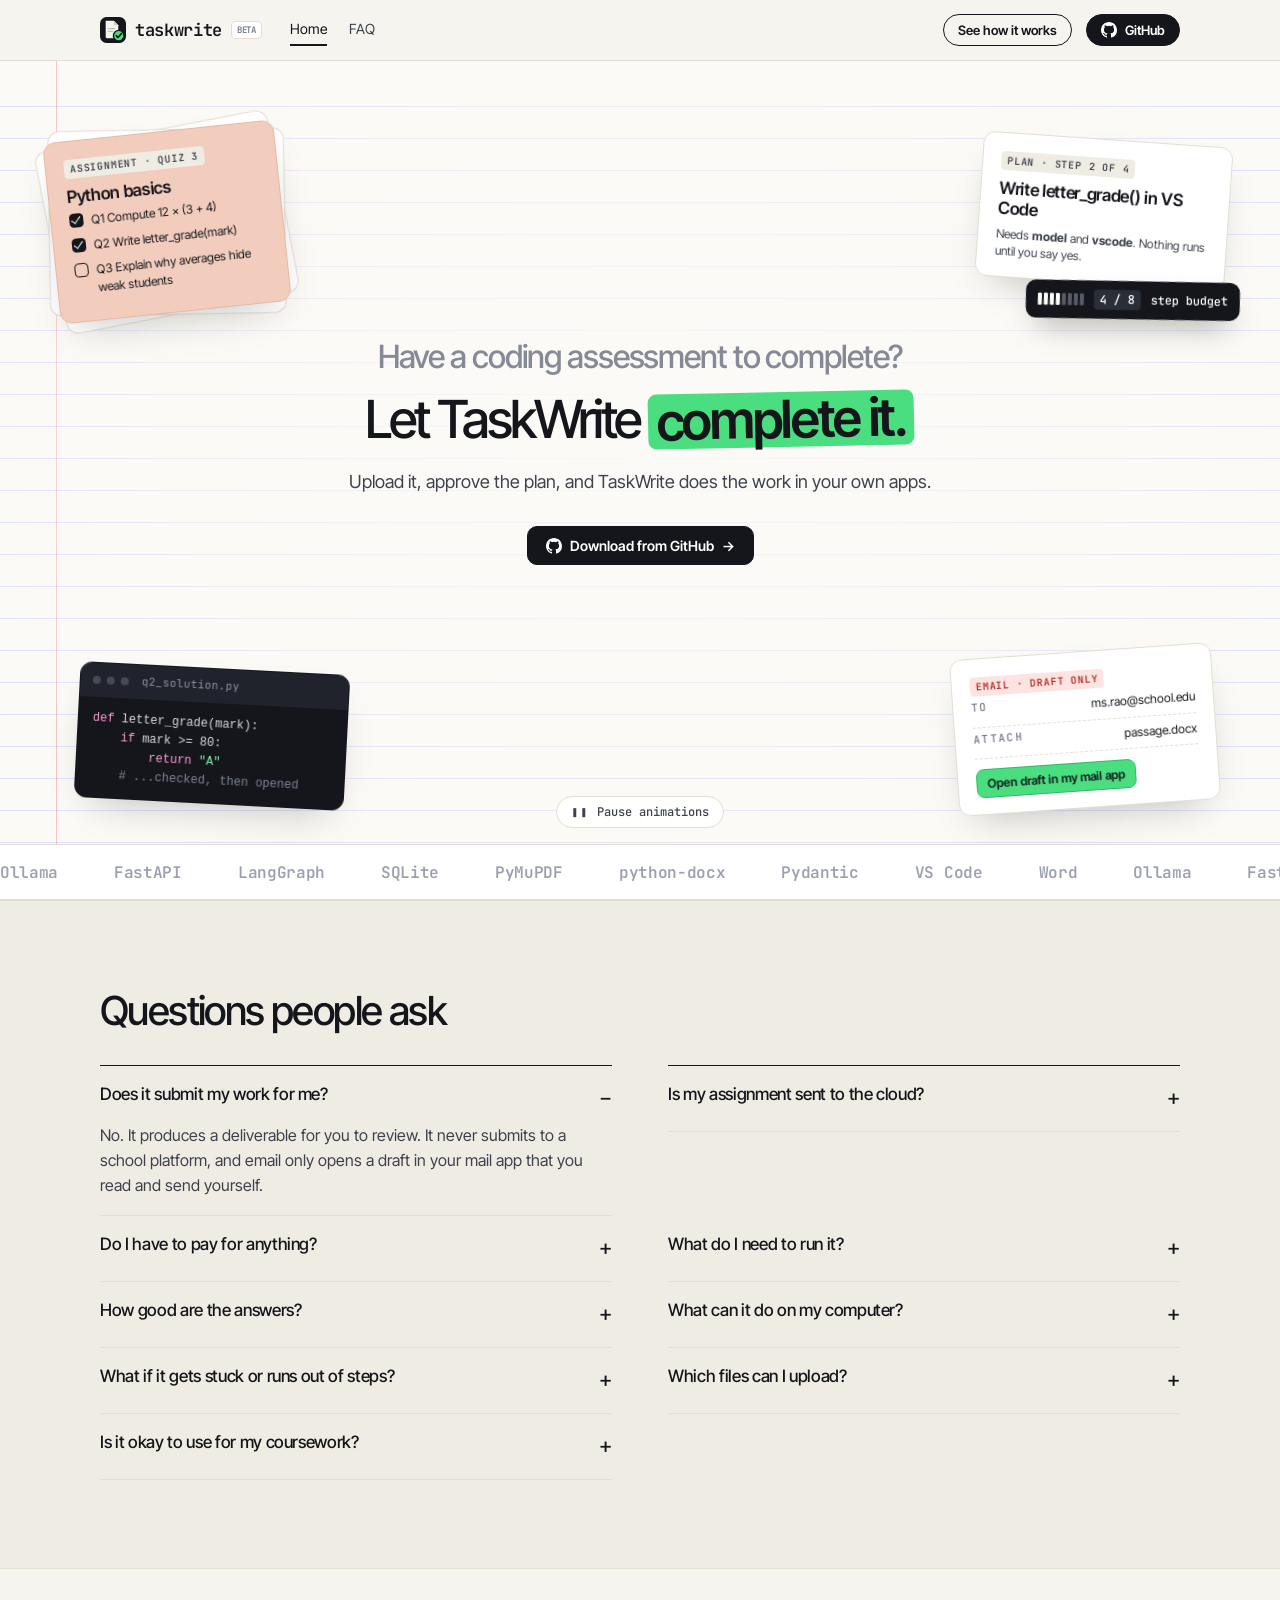
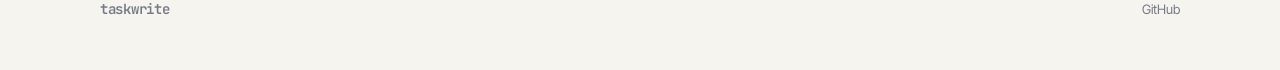
==== site/index.html @ cbeec7ed "Initial commit: TaskWrite Local-first assignment agent: FastAPI backend, five model providers, Docke" ====
<!doctype html>
<html lang="en">
<head>
<meta charset="utf-8">
<meta name="viewport" content="width=device-width, initial-scale=1">
<title>TaskWrite: the assignment agent that asks first</title>
<meta name="description" content="TaskWrite is an open-source, local-first agent that completes assignments in your own apps (VS Code, Word, email drafts) and asks your approval at every step.">
<link rel="preconnect" href="https://fonts.googleapis.com">
<link rel="preconnect" href="https://fonts.gstatic.com" crossorigin>
<link href="https://fonts.googleapis.com/css2?family=Inter+Tight:wght@400;500;600&family=JetBrains+Mono:wght@400;500;600&display=swap" rel="stylesheet">
<link rel="stylesheet" href="style.css?v=63">
<link rel="icon" href="favicon.svg" type="image/svg+xml">
</head>
<body>

<header class="nav">
  <div class="wrap">
    <a class="logo" href="index.html" aria-label="TaskWrite home">
      <svg viewBox="0 0 64 64" aria-hidden="true"><rect width="64" height="64" rx="16" fill="#14161b"/><path d="M14 9 H34 L45 20 V49 Q45 52 42 52 H17 Q14 52 14 49 Z" fill="#f6f4ee"/><path d="M34 9 V20 H45 Z" fill="#cfcbbd"/><rect x="19" y="27" width="19" height="3" rx="1.5" fill="#c4c0b2"/><rect x="19" y="34" width="13" height="3" rx="1.5" fill="#c4c0b2"/><circle cx="46" cy="46" r="13" fill="#4ade80" stroke="#14161b" stroke-width="3.5"/><path d="M39.8 46 L44.2 50.4 L52.6 40.8" fill="none" stroke="#14161b" stroke-width="4.2" stroke-linecap="round" stroke-linejoin="round"/></svg>
      taskwrite <small>BETA</small>
    </a>
    <nav class="links" aria-label="Main">
      <a class="active" href="index.html">Home</a>
      <a href="index.html#faq">FAQ</a>
    </nav>
    <span class="spacer"></span>
    <a class="btn outline sm" href="how-it-works.html">See how it works</a>
    <a class="btn sm github-link" href="https://github.com/YOUR-USERNAME/TaskWrite" aria-label="TaskWrite on GitHub">
      <svg viewBox="0 0 16 16" fill="currentColor" aria-hidden="true"><path d="M8 0C3.58 0 0 3.58 0 8c0 3.54 2.29 6.53 5.47 7.59.4.07.55-.17.55-.38 0-.19-.01-.82-.01-1.49-2.01.37-2.53-.49-2.69-.94-.09-.23-.48-.94-.82-1.13-.28-.15-.68-.52-.01-.53.63-.01 1.08.58 1.23.82.72 1.21 1.87.87 2.33.66.07-.52.28-.87.51-1.07-1.78-.2-3.64-.89-3.64-3.95 0-.87.31-1.59.82-2.15-.08-.2-.36-1.02.08-2.12 0 0 .67-.21 2.2.82a7.6 7.6 0 0 1 4 0c1.53-1.04 2.2-.82 2.2-.82.44 1.1.16 1.92.08 2.12.51.56.82 1.27.82 2.15 0 3.07-1.87 3.75-3.65 3.95.29.25.54.73.54 1.48 0 1.07-.01 1.93-.01 2.2 0 .21.15.46.55.38A8.01 8.01 0 0 0 16 8c0-4.42-3.58-8-8-8z"/></svg>
      GitHub
    </a>
  </div>
</header>

<main>
<section class="hero hero-tpl">
  <div class="float f-assign" data-depth="16" aria-hidden="true">
    <div class="face">
      <span class="tag">ASSIGNMENT · QUIZ 3</span>
      <h4>Python basics</h4>
      <div class="check"><i class="on"></i>Q1 Compute 12 × (3 + 4)</div>
      <div class="check"><i class="on"></i>Q2 Write letter_grade(mark)</div>
      <div class="check"><i></i>Q3 Explain why averages hide weak students</div>
    </div>
  </div>
  <div class="float f-plan" data-depth="22" aria-hidden="true">
    <span class="tag">PLAN · STEP 2 OF 4</span>
    <h4>Write letter_grade() in VS Code</h4>
    <p>Needs <b>model</b> and <b>vscode</b>. Nothing runs until you say yes.</p>
    <div class="meter"><span class="bars"><i></i><i></i><i></i><i></i><i class="off"></i><i class="off"></i><i class="off"></i><i class="off"></i></span><em>4 / 8</em> step budget</div>
  </div>
  <div class="float f-code" data-depth="26" aria-hidden="true">
    <div class="bar"><s></s><s></s><s></s>&nbsp;q2_solution.py</div>
<pre><span class="k">def</span> letter_grade(mark):
    <span class="k">if</span> mark &gt;= 80:
        <span class="k">return</span> <span class="s">"A"</span>
    <span class="c"># ...checked, then opened</span></pre>
  </div>
  <div class="float f-mail" data-depth="18" aria-hidden="true">
    <span class="tag red">EMAIL · DRAFT ONLY</span>
    <div class="row"><span class="label">To</span><span>ms.rao@school.edu</span></div>
    <div class="row"><span class="label">Attach</span><span>passage.docx</span></div>
    <span class="go">Open draft in my mail app</span>
  </div>

  <div class="float f-tools" data-depth="12" aria-hidden="true"><span class="tag">TOOLS · YOU DECIDE</span><div class="trow"><span>model</span><i class="tg on"></i></div><div class="trow"><span>vscode</span><i class="tg on"></i></div><div class="trow"><span>code_runner</span><i class="tg on"></i></div></div>
  <div class="float f-ask" data-depth="20" aria-hidden="true"><span class="tag">ASKS YOU, NEVER GUESSES</span><p>Which function should I write first?</p><span class="fakein">is_palindrome</span></div>
  <div class="float f-chip f-chip1" data-depth="10" aria-hidden="true"><i class="ck"></i>code ran without errors</div>
  <div class="float f-chip f-chip2" data-depth="14" aria-hidden="true"><i class="ck"></i>saved q2_solution.py, asked VS Code to open it</div>

  <div class="center">
    <h1 class="display">
      <span class="q" id="ask" aria-live="polite">Have a coding assessment to complete?</span>
      <span class="a">Let TaskWrite <span class="dots">complete it.</span>
    </h1>
    <ul class="sr-only"><li>Have a coding assessment to complete?</li><li>Have an essay to write?</li><li>Have an email to send?</li></ul>
    <p class="lede">Upload it, approve the plan, and TaskWrite does the work in your own apps.</p>
    <div class="cta">
      <a class="btn github-link" href="https://github.com/YOUR-USERNAME/TaskWrite">
        <svg viewBox="0 0 16 16" fill="currentColor" aria-hidden="true"><path d="M8 0C3.58 0 0 3.58 0 8c0 3.54 2.29 6.53 5.47 7.59.4.07.55-.17.55-.38 0-.19-.01-.82-.01-1.49-2.01.37-2.53-.49-2.69-.94-.09-.23-.48-.94-.82-1.13-.28-.15-.68-.52-.01-.53.63-.01 1.08.58 1.23.82.72 1.21 1.87.87 2.33.66.07-.52.28-.87.51-1.07-1.78-.2-3.64-.89-3.64-3.95 0-.87.31-1.59.82-2.15-.08-.2-.36-1.02.08-2.12 0 0 .67-.21 2.2.82a7.6 7.6 0 0 1 4 0c1.53-1.04 2.2-.82 2.2-.82.44 1.1.16 1.92.08 2.12.51.56.82 1.27.82 2.15 0 3.07-1.87 3.75-3.65 3.95.29.25.54.73.54 1.48 0 1.07-.01 1.93-.01 2.2 0 .21.15.46.55.38A8.01 8.01 0 0 0 16 8c0-4.42-3.58-8-8-8z"/></svg>
        Download from GitHub <span aria-hidden="true">→</span></a>
    </div>
  </div>
  <button class="motion-toggle" id="motionToggle" type="button" aria-pressed="false"><span class="mi" aria-hidden="true">❚❚</span><span class="ml">Pause animations</span></button>
</section>

<div class="strip">
  <div class="marquee" aria-hidden="true"><div class="grp"><span>Ollama</span><span>FastAPI</span><span>LangGraph</span><span>SQLite</span><span>PyMuPDF</span><span>python-docx</span><span>Pydantic</span><span>VS Code</span><span>Word</span><span>Ollama</span><span>FastAPI</span><span>LangGraph</span><span>SQLite</span><span>PyMuPDF</span><span>python-docx</span><span>Pydantic</span><span>VS Code</span><span>Word</span><span>Ollama</span><span>FastAPI</span><span>LangGraph</span><span>SQLite</span><span>PyMuPDF</span><span>python-docx</span><span>Pydantic</span><span>VS Code</span><span>Word</span></div><div class="grp"><span>Ollama</span><span>FastAPI</span><span>LangGraph</span><span>SQLite</span><span>PyMuPDF</span><span>python-docx</span><span>Pydantic</span><span>VS Code</span><span>Word</span><span>Ollama</span><span>FastAPI</span><span>LangGraph</span><span>SQLite</span><span>PyMuPDF</span><span>python-docx</span><span>Pydantic</span><span>VS Code</span><span>Word</span><span>Ollama</span><span>FastAPI</span><span>LangGraph</span><span>SQLite</span><span>PyMuPDF</span><span>python-docx</span><span>Pydantic</span><span>VS Code</span><span>Word</span></div></div>
  <ul class="sr-only"><li>Ollama</li><li>FastAPI</li><li>LangGraph</li><li>SQLite</li><li>PyMuPDF</li><li>python-docx</li><li>Pydantic</li><li>VS Code</li><li>Word</li></ul>
</div>

<section class="block alt-band" id="faq">
  <div class="wrap">
    <h2 class="title">Questions people ask</h2>
    <div class="faq-grid">
      <details class="faq" open><summary>Does it submit my work for me?</summary><p>No. It produces a deliverable for you to review. It never submits to a school platform, and email only opens a draft in your mail app that you read and send yourself.</p></details>
      <details class="faq"><summary>Is my assignment sent to the cloud?</summary><p>Not by default. It runs a model on your own computer through Ollama, so the text stays on your machine. Cloud models are optional, need your own API key, and ask for your consent before any text leaves your computer.</p></details>
      <details class="faq"><summary>Do I have to pay for anything?</summary><p>No. Neither TaskWrite nor Ollama costs anything. The only possible cost is a cloud model, and only if you choose to add your own API key later.</p></details>
      <details class="faq"><summary>What do I need to run it?</summary><p>Python 3.12, Ollama with a model installed, and a modern browser. VS Code and Word are optional and only used if you approve them. Speed and answer quality depend on your computer and the model you pick.</p></details>
      <details class="faq"><summary>How good are the answers?</summary><p>That depends on the model. Small local models run on your own computer but make mistakes. TaskWrite checks that every requirement was addressed and labels what it could not verify, so read everything before you use it.</p></details>
      <details class="faq"><summary>What can it do on my computer?</summary><p>Only what you approve for that assignment: the model, a calculator, a Python runner, VS Code, Word and an email draft. The Python runner uses a separate process with a timeout, but it is not a hardened sandbox, so approve it only for code you are happy to run.</p></details>
      <details class="faq"><summary>What if it gets stuck or runs out of steps?</summary><p>If it needs something only you know, such as your topic or data, it pauses and asks. Every model call and retry counts against a fixed step budget (8 by default). At the cap it stops, saves its progress and shows what is left, and you choose whether to continue.</p></details>
      <details class="faq"><summary>Which files can I upload?</summary><p>PDF, DOCX and TXT. Scanned or image-only files need OCR, which isn't supported yet. Text in an uploaded file is treated as data: lines that look like instructions aimed at an AI are flagged and kept away from the model.</p></details>
      <details class="faq"><summary>Is it okay to use for my coursework?</summary><p>That depends on your school's rules, and you are responsible for following them. TaskWrite is a drafting and learning aid. Check what your course allows, and understand and review everything before you hand it in.</p></details>
    </div>
  </div>
</section>
</main>

<footer><div class="wrap"><span class="logo" style="font-size:14px">taskwrite</span><span class="spacer"></span><a class="github-link" href="https://github.com/YOUR-USERNAME/TaskWrite">GitHub</a></div></footer>

<script src="site.js?v=63"></script>
</body>
</html>
---- site/style.css ----
/* TaskWrite site: light "paper" theme */
:root {
  --paper: #f6f4ee; --paper-2: #efece3; --card: #ffffff; --ink: #14161b; --ink-2: #3d424d; --muted: #737987;
  --line: #e2ded2; --mark: #4ade80; --blue: #2b4cff; --peach: #f2cdbd; --mint: #cfe3d2; --butter: #f3e3a1; --lilac: #d9d3f3;
  --ok: #1d7a4a; --bad: #b3261e; --radius: 14px;
  --sans: "Inter Tight", "Inter", system-ui, -apple-system, "Segoe UI", sans-serif;
  --mono: "JetBrains Mono", ui-monospace, "SFMono-Regular", Menlo, Consolas, monospace;
  --dots: "Doto", "JetBrains Mono", ui-monospace, monospace;
}
* { box-sizing: border-box; }
section[id] { scroll-margin-top: 72px; }
body { margin: 0; background: var(--paper); color: var(--ink); font: 16px/1.55 var(--sans); -webkit-font-smoothing: antialiased; }
a { color: inherit; text-decoration: none; }
img, svg { max-width: 100%; }
.wrap { max-width: 1120px; margin: 0 auto; padding: 0 20px; }
.mono { font-family: var(--mono); }
.label { font: 500 11px/1 var(--mono); letter-spacing: .12em; text-transform: uppercase; color: var(--muted); }

/* nav */
header.nav { position: sticky; top: 0; z-index: 20; background: rgba(246, 244, 238, .86); backdrop-filter: blur(10px); border-bottom: 1px solid var(--line); }
.nav .wrap { display: flex; align-items: center; gap: 28px; height: 60px; }
.logo { display: flex; align-items: center; gap: 9px; font: 600 17px var(--mono); letter-spacing: -.02em; }
.logo svg { width: 26px; height: 26px; }
.logo small { font: 600 9px var(--mono); border: 1px solid var(--line); border-radius: 4px; padding: 2px 5px; color: var(--muted); background: #fff; }
.links { display: flex; gap: 22px; font-size: 14px; color: var(--ink-2); }
.links a { padding: 4px 0; border-bottom: 2px solid transparent; white-space: nowrap; }
.links a:hover, .links a.active { color: var(--ink); border-color: var(--ink); }
.spacer { flex: 1; }
.btn { display: inline-flex; align-items: center; gap: 8px; font: 600 14px var(--sans); padding: 10px 18px; border-radius: 10px; border: 1px solid var(--ink); background: var(--ink); color: #fff; cursor: pointer; white-space: nowrap; transition: transform .15s, box-shadow .15s; }
.btn:hover { transform: translateY(-1px); box-shadow: 0 6px 18px rgba(20, 22, 27, .18); }
.btn.sm { padding: 7px 14px; font-size: 13px; border-radius: 999px; }
.btn.outline { background: transparent; color: var(--ink); border-color: var(--ink); } .btn.outline:hover { background: var(--ink); color: #fff; } .btn.outline.current { background: #fff; }
.nav .btn.sm + .btn.sm { margin-left: -14px; }
.btn svg { width: 16px; height: 16px; }

/* hero */
.hero { position: relative; overflow: hidden; padding: 84px 0 96px; min-height: 700px; text-align: center;
  background: radial-gradient(800px 380px at 50% 0%, #fff 0%, transparent 70%), linear-gradient(var(--paper), var(--paper-2)); }
.hero::before { content: ""; position: absolute; inset: 0; background-image: linear-gradient(var(--line) 1px, transparent 1px), linear-gradient(90deg, var(--line) 1px, transparent 1px);
  background-size: 56px 56px; opacity: .35; mask-image: radial-gradient(ellipse at center, #000 20%, transparent 75%); }
.hero .center { position: relative; z-index: 2; max-width: 800px; margin: 0 auto; padding: 0 20px; }
.pill { display: inline-flex; align-items: center; gap: 8px; max-width: 100%; text-align: left; background: #fff; border: 1px solid var(--line); border-radius: 999px; padding: 5px 12px 5px 6px; font-size: 13px; margin-bottom: 26px; }
.pill b { white-space: nowrap; background: var(--blue); color: #fff; font: 600 10px var(--mono); letter-spacing: .08em; padding: 3px 7px; border-radius: 999px; }
h1.display { font: 500 clamp(34px, 5.6vw, 68px)/1.08 var(--sans); letter-spacing: -.045em; margin: 0 0 22px; }
h1.display .line { display: block; white-space: nowrap; }
h1.display .swap { display: inline-flex; align-items: center; gap: 10px; background: var(--mark); padding: 0 .22em; border-radius: .18em; transform: rotate(-1.2deg); min-width: 2.6em; justify-content: center; }
.swap-text { display: inline-block; transition: opacity .25s, transform .25s; }
.swap-text.out { opacity: 0; transform: translateY(.3em); }
h1.display .dots { font-family: var(--dots); font-weight: 700; letter-spacing: 0; font-size: .95em; }
.lede { font-size: 18px; color: var(--ink-2); margin: 0 auto 30px; max-width: 540px; }
.cta { display: flex; gap: 10px; justify-content: center; flex-wrap: wrap; }
.facts { margin-top: 22px; display: flex; gap: 18px; justify-content: center; flex-wrap: wrap; font: 500 12px var(--mono); color: var(--muted); }
.facts span::before { content: "✓ "; color: var(--ok); }

/* floating cards */
.float { position: absolute; z-index: 1; background: var(--card); border: 1px solid var(--line); border-radius: 12px; padding: 16px 18px;
  box-shadow: 0 18px 40px -18px rgba(20, 22, 27, .28), 0 2px 0 rgba(255,255,255,.8) inset; text-align: left; font-size: 13px; }
.float h4 { margin: 8px 0 6px; font: 600 17px/1.2 var(--sans); letter-spacing: -.02em; }
.float p { margin: 0; color: var(--ink-2); font-size: 12px; line-height: 1.45; }
.f-assign { left: 4%; top: 70px; width: 232px; transform: rotate(-6deg); background: transparent; border: 0; box-shadow: none; padding: 0; }
.f-assign .face { position: relative; background: var(--peach); border: 1px solid #e3b9a6; border-radius: 12px; padding: 16px 18px; box-shadow: 0 18px 40px -18px rgba(20,22,27,.28); }
.f-assign::before, .f-assign::after { content: ""; position: absolute; inset: 0; background: #fff; border: 1px solid var(--line); border-radius: 12px; z-index: -1; }
.f-assign::before { transform: rotate(-5deg) scale(1.02); }
.f-assign::after { transform: rotate(5deg) scale(1.02); }
.check { display: flex; gap: 8px; align-items: flex-start; margin: 6px 0; font-size: 12px; }
.check i { flex: none; width: 14px; height: 14px; border: 1.5px solid var(--ink); border-radius: 4px; margin-top: 1px; position: relative; }
.check i.on { background: var(--ink); }
.check i.on::after { content: ""; position: absolute; left: 3px; top: 0; width: 4px; height: 8px; border: solid #fff; border-width: 0 1.6px 1.6px 0; transform: rotate(40deg); }
.f-plan { right: 4%; top: 78px; width: 250px; transform: rotate(4deg); }
.meter { display: inline-flex; align-items: center; gap: 10px; background: var(--ink); color: #fff; border-radius: 10px; padding: 9px 12px; font: 500 12px var(--mono);
  position: absolute; right: -18px; bottom: -34px; transform: rotate(-3deg); box-shadow: 0 14px 30px -12px rgba(0,0,0,.5); }
.meter .bars { display: inline-flex; gap: 2px; } .meter .bars i { width: 4px; height: 12px; background: #fff; border-radius: 1px; } .meter .bars i.off { background: #565b66; }
.meter em { font-style: normal; background: #2a2e37; border-radius: 4px; padding: 2px 6px; }
.f-code { left: 6%; bottom: 40px; width: 270px; transform: rotate(3deg); background: #14161b; color: #d7dae2; border-color: #14161b; font: 12px/1.6 var(--mono); padding: 0; overflow: hidden; }
.f-code .bar { background: #20232b; padding: 8px 12px; display: flex; gap: 6px; align-items: center; color: #8d93a3; font-size: 11px; }
.f-code .bar s { width: 8px; height: 8px; border-radius: 50%; background: #454a57; text-decoration: none; }
.f-code pre { margin: 0; padding: 12px 14px; white-space: pre; overflow: hidden; }
.k { color: #ff9ad5; } .s { color: #86efac; } .c { color: #7b8294; }
.f-mail { right: 5%; bottom: 36px; width: 262px; transform: rotate(-4deg); }
.f-mail .row { display: flex; justify-content: space-between; gap: 8px; border-bottom: 1px dashed var(--line); padding: 6px 0; font-size: 12px; }
.f-mail .go { margin-top: 10px; display: inline-block; background: var(--mark); border: 1px solid #2fb866; border-radius: 8px; padding: 6px 10px; font: 600 12px var(--sans); }
.tag { display: inline-block; font: 600 10px var(--mono); letter-spacing: .08em; background: var(--paper-2); border-radius: 4px; padding: 3px 6px; color: var(--ink-2); }
.tag.red { background: #fde4e1; color: var(--bad); }

/* sections */
section.block { padding: 88px 0; }
h2.title { font: 500 clamp(28px, 3.6vw, 40px)/1.1 var(--sans); letter-spacing: -.04em; margin: 0 0 32px; max-width: 760px; }
.folders { display: grid; grid-template-columns: repeat(3, 1fr); gap: 20px; }
.folder { position: relative; border-radius: 14px; padding: 22px 22px 24px; min-height: 400px; display: flex; flex-direction: column; transition: transform .2s; }
.folder:hover { transform: translateY(-4px); }
.folder::before { content: ""; position: absolute; right: 18px; top: -10px; width: 90px; height: 16px; background: inherit; border-radius: 8px 8px 0 0; }
.folder.peach { background: var(--peach); } .folder.mint { background: var(--mint); } .folder.butter { background: var(--butter); }
.folder .art { flex: 1; background: rgba(255,255,255,.55); border: 1px solid rgba(20,22,27,.12); border-radius: 10px; margin-bottom: 20px; padding: 16px; display: flex; align-items: center; justify-content: center; font: 600 22px/1.15 var(--sans); letter-spacing: -.03em; text-align: center; }
.folder .art .dots { font-family: var(--dots); font-size: 34px; }
.folder h3 { margin: 0 0 8px; font: 600 20px var(--sans); letter-spacing: -.025em; }
.folder ul { list-style: none; margin: 0; padding: 0; font-size: 14px; color: var(--ink-2); }
.folder li { margin: 4px 0; } .folder li::before { content: "+ "; font-family: var(--mono); }
.folder .more { margin-top: 14px; font: 600 12px var(--mono); letter-spacing: .08em; text-transform: uppercase; }
.grid3 { display: grid; grid-template-columns: repeat(4, 1fr); gap: 14px; }
.cell { background: #fff; border: 1px solid var(--line); border-radius: var(--radius); padding: 20px; transition: transform .2s, border-color .2s; }
.cell:hover { transform: translateY(-3px); border-color: var(--ink); }
.cell .num { font: 500 11px var(--mono); color: var(--muted); }
.cell h3 { margin: 22px 0 6px; font: 600 18px var(--sans); letter-spacing: -.02em; }
.cell p { margin: 0; font-size: 14px; color: var(--ink-2); }
details.faq { border-bottom: 1px solid var(--line); padding: 18px 0; }
details.faq summary { cursor: pointer; font: 500 18px var(--sans); letter-spacing: -.02em; list-style: none; display: flex; justify-content: space-between; gap: 16px; }
details.faq summary::after { content: "+"; font: 400 22px var(--mono); }
details.faq[open] summary::after { content: "–"; }
details.faq p { color: var(--ink-2); max-width: 720px; margin: 10px 0 0; }
.final { text-align: center; padding: 72px 0 88px; }
footer { border-top: 1px solid var(--line); padding: 30px 0 50px; font-size: 13px; color: var(--muted); }
footer .wrap { display: flex; gap: 24px; flex-wrap: wrap; align-items: center; }

/* how it works */
.page-hero { padding: 80px 0 40px; text-align: center; background: linear-gradient(var(--paper), var(--paper-2)); border-bottom: 1px solid var(--line); }
.page-hero h1 { font: 500 clamp(36px, 5.4vw, 64px)/1.04 var(--sans); letter-spacing: -.045em; margin: 14px auto 16px; max-width: 800px; }
.page-hero p { max-width: 600px; margin: 0 auto; color: var(--ink-2); font-size: 18px; }
.stepper { display: grid; grid-template-columns: 340px 1fr; gap: 28px; align-items: start; }
.steps { display: flex; flex-direction: column; gap: 6px; position: sticky; top: 80px; }
.step-btn { text-align: left; border: 1px solid var(--line); background: #fff; border-radius: 12px; padding: 12px 14px; cursor: pointer; display: flex; gap: 12px; align-items: center; font: 500 15px var(--sans); color: var(--ink); transition: border-color .15s, background .15s; }
.step-btn span { font: 600 11px var(--mono); color: var(--muted); width: 22px; }
.step-btn small { display: block; font: 400 12px var(--sans); color: var(--muted); }
.step-btn:hover { border-color: var(--ink); }
.step-btn.on { background: var(--ink); color: #fff; border-color: var(--ink); } .step-btn.on span, .step-btn.on small { color: #aab0be; }
.screen { background: #fff; border: 1px solid var(--line); border-radius: 18px; padding: 28px; min-height: 340px; box-shadow: 0 30px 60px -40px rgba(20,22,27,.4); }
.screen h3 { font: 600 26px var(--sans); letter-spacing: -.035em; margin: 8px 0 8px; }
.screen > p { color: var(--ink-2); margin: 0 0 22px; max-width: 560px; }
.mock { background: var(--paper); border: 1px solid var(--line); border-radius: 12px; padding: 16px; font-size: 13px; }
.mock .row { display: flex; gap: 10px; justify-content: space-between; align-items: center; padding: 9px 0; border-bottom: 1px dashed var(--line); }
.mock .row:last-child { border-bottom: 0; }
.mock code, .code { font: 12px var(--mono); background: #fff; border: 1px solid var(--line); border-radius: 6px; padding: 2px 6px; }
.tog { width: 34px; height: 20px; border-radius: 99px; background: #cfd2da; position: relative; flex: none; } .tog::after { content: ""; position: absolute; width: 16px; height: 16px; border-radius: 50%; background: #fff; left: 2px; top: 2px; }
.tog.on { background: var(--ink); } .tog.on::after { left: 16px; }
.st { font: 600 10px var(--mono); letter-spacing: .06em; padding: 3px 7px; border-radius: 4px; text-transform: uppercase; white-space: nowrap; }
.st.met { background: #d8f1e2; color: var(--ok); } .st.addr { background: #e5ecff; color: var(--blue); } .st.bad { background: #fde4e1; color: var(--bad); } .st.un { background: #f3e3a1; color: #7a5a00; }
.budget { display: flex; gap: 4px; margin: 8px 0; } .budget i { flex: 1; height: 10px; border-radius: 3px; background: #dcd8cb; } .budget i.on { background: var(--ink); }
.flow svg { width: 100%; height: auto; } .flow text { font: 500 13px var(--mono); fill: var(--ink); } .flow .n { fill: #fff; stroke: var(--ink); stroke-width: 1.5; }
.flow .hl { fill: var(--mark); stroke: var(--ink); stroke-width: 1.5; } .flow .ar { fill: none; stroke: var(--ink); stroke-width: 1.5; marker-end: url(#ah); } .flow .loop { stroke-dasharray: 5 4; }
.two { display: grid; grid-template-columns: 1fr 1fr; gap: 20px; }
.chat { background: #fff; border: 1px solid var(--line); border-radius: 14px; padding: 20px; display: flex; flex-direction: column; gap: 10px; }
.bubble { padding: 10px 14px; border-radius: 12px; max-width: 86%; font-size: 14px; } .bubble.a { background: var(--paper-2); align-self: flex-start; } .bubble.u { background: var(--ink); color: #fff; align-self: flex-end; }

@media (max-width: 1020px) {
  .float { display: none; }
  .hero { min-height: 0; padding: 56px 0 64px; }
  .folders, .two { grid-template-columns: 1fr; }
  .grid3 { grid-template-columns: repeat(2, 1fr); }
  .stepper { grid-template-columns: 1fr; } .steps { position: static; flex-direction: row; overflow-x: auto; padding-bottom: 6px; } .step-btn { flex: none; }
}
@media (max-width: 900px) { .links { display: none; } }
@media (max-width: 480px) { .logo small { display: none; } .nav .wrap { gap: 8px; } .nav .btn.sm { padding: 7px 11px; font-size: 12px; } .nav .btn.sm svg { display: none; } .logo { font-size: 15px; } }
@media (max-width: 720px) {
  .nav .wrap { gap: 12px; }
  .grid3 { grid-template-columns: 1fr; } section.block { padding: 60px 0; }
  .folder { min-height: 0; } .folder .art { min-height: 150px; }
}
@media (max-width: 560px) { h1.display .line { white-space: normal; } }
@media (prefers-reduced-motion: reduce) { .btn, .cell, .folder { transition: none; } }

/* hub diagram */
.hub { position: relative; background: #1d1f1d; border-radius: 22px; padding: 28px 20px 26px; overflow-x: auto;
  background-image: radial-gradient(rgba(255,255,255,.09) 1px, transparent 1.2px); background-size: 28px 28px; }
.hub svg { display: block; min-width: 560px; width: 100%; height: auto; }
.hub .node { fill: #121412; stroke: #44463f; stroke-width: 3; }
.hub text { font: 700 24px var(--mono); letter-spacing: .02em; fill: #f6f4ee; }
.hub .core { fill: #2f62f0; } .hub .core-t { fill: #fff; font-size: 27px; }
.hub .wire { fill: none; stroke: #2f62f0; stroke-width: 3; stroke-dasharray: 3 9; stroke-linecap: round; }
.hub .wire.in { animation: flow-in 1.4s linear infinite; } .hub .wire.out { animation: flow-out 1.4s linear infinite; }
@keyframes flow-in { to { stroke-dashoffset: -24; } } @keyframes flow-out { to { stroke-dashoffset: -24; } }
.hub-cap { position: sticky; left: 14px; width: max-content; margin-top: 10px; font: 400 34px/1 "Anton", "Impact", var(--sans); letter-spacing: .01em; color: #f6f4ee; text-transform: uppercase; }
@media (max-width: 720px) { .hub-cap { font-size: 24px; } }
@media (prefers-reduced-motion: reduce) { .hub .wire { animation: none; } }
@media (max-width: 560px) { .hub { padding: 20px 8px 18px; } .hub svg { min-width: 470px; } }

.hub text.sub { font: 500 12.5px var(--mono); fill: #9a9d93; letter-spacing: 0; }

/* graph diagram node kinds */
.hub .node.plain { fill: #121412; stroke: #44463f; }
.hub .node.agent { fill: #2f62f0; stroke: #2f62f0; } .hub text.agent { fill: #fff; }
.hub .node.you { fill: #121412; stroke: #ffcf5c; } .hub text.you { fill: #ffcf5c; }
.hub .node.dim { fill: #121412; stroke: #44463f; stroke-dasharray: 6 6; } .hub text.dim { fill: #9a9d93; }
.hub text.plain { fill: #f6f4ee; }
.hub text { font-size: 19px; }
.hub text.lbl { font: 500 14px var(--mono); fill: #9a9d93; letter-spacing: 0; }
.hub .wire { animation: flow-in 1.4s linear infinite; }
.hub .wire.slow { stroke: #6f726a; animation: none; marker-end: none; }
@media (max-width: 560px) { .hub svg { min-width: 700px; } }

/* terminal-style run (See how it works) */
.term { background: #121412; border: 1px solid #2a2d29; border-radius: 18px; overflow: hidden; box-shadow: 0 40px 70px -45px rgba(20,22,27,.7); max-width: 940px; margin: 0 auto; }
.term-bar { display: flex; align-items: center; gap: 12px; padding: 10px 14px; background: #1a1c1a; border-bottom: 1px solid #2a2d29; flex-wrap: wrap; }
.term-dots { display: inline-flex; gap: 6px; } .term-dots s { width: 10px; height: 10px; border-radius: 50%; background: #3a3d38; text-decoration: none; }
.term-title { font: 500 12px var(--mono); color: #8d9188; margin-right: auto; }
.term-tabs { display: inline-flex; gap: 4px; flex-wrap: wrap; }
.term-tab { font: 500 12px var(--mono); color: #9a9d93; background: transparent; border: 1px solid transparent; border-radius: 8px; padding: 6px 11px; cursor: pointer; transition: color .15s, background .15s; }
.term-tab:hover { color: #fff; } .term-tab.on { background: #2a2d29; color: #fff; border-color: #3a3d38; }
.term-play { font: 500 12px var(--mono); color: #121412; background: #f6f4ee; border: 0; border-radius: 8px; padding: 6px 12px; cursor: pointer; }
.term-body { font: 14px/1.85 var(--mono); color: #d7dad2; padding: 24px 26px 28px; min-height: 340px; }
.ln { white-space: pre-wrap; word-break: break-word; }
.ln.cmd { color: #fff; } .ln.ok { color: #8fb0ff; } .ln.you { color: #ffcf5c; } .ln.warn { color: #ff9a7a; } .ln.dim { color: #8d9188; }
.ln.typing::after { content: ""; display: inline-block; width: 8px; height: 1.05em; margin-left: 2px; background: #d7dad2; vertical-align: -2px; animation: blink 1s steps(2) infinite; }
@keyframes blink { 50% { opacity: 0; } }
.term-note { max-width: 940px; margin: 22px auto 0; font-size: 18px; color: var(--ink-2); min-height: 56px; }
.term-key { max-width: 940px; margin: 14px auto 0; display: flex; gap: 18px; flex-wrap: wrap; font: 500 12px var(--mono); }
.k-ok { color: #3b5bdb; } .k-you { color: #a8780a; } .k-warn { color: #c2502e; } .k-dim { color: var(--muted); }
@media (max-width: 720px) { .term-body { font-size: 12.5px; padding: 18px 16px 22px; min-height: 300px; } .term-title { display: none; } .term-bar { gap: 8px; } .term-tab { padding: 5px 8px; } }
@media (prefers-reduced-motion: reduce) { .ln.typing::after { animation: none; } }

/* home: hero terminal + terminal-style app tiles */
.hero.hero-term { min-height: 0; padding: 72px 0 80px; }
.hero-term-wrap { position: relative; z-index: 2; margin-top: 44px; }
.term-hero { max-width: 780px; text-align: left; }
.term-hero .term-body { min-height: 300px; font-size: 13.5px; }
.tt-grid { display: grid; grid-template-columns: repeat(3, 1fr); gap: 18px; }
.tt { background: #121412; border: 1px solid #2a2d29; border-radius: 16px; overflow: hidden; color: #d7dad2; transition: transform .2s; }
.tt:hover { transform: translateY(-4px); }
.tt-bar { display: flex; align-items: center; gap: 12px; padding: 10px 14px; background: #1a1c1a; border-bottom: 1px solid #2a2d29; font: 500 12px var(--mono); color: #8d9188; }
.tt-body { padding: 20px 20px 22px; font: 13px/1.8 var(--mono); }
.tt-body h3 { margin: 0 0 12px; font: 600 20px var(--sans); letter-spacing: -.025em; color: #fff; }
.tt-need { margin-top: 16px; padding-top: 12px; border-top: 1px dashed #2a2d29; font: 500 11px var(--mono); letter-spacing: .08em; text-transform: uppercase; color: #8d9188; }
@media (max-width: 1020px) { .tt-grid { grid-template-columns: 1fr; } }
@media (max-width: 720px) { .term-hero .term-body { font-size: 12px; min-height: 260px; } }
@media (prefers-reduced-motion: reduce) { .tt { transition: none; } }

/* home v3: balanced split hero, light app tiles, two-column FAQ */
.hero-split { padding: 76px 0 84px; background: linear-gradient(var(--paper), var(--paper-2)); border-bottom: 1px solid var(--line); }
.hero-grid { display: grid; grid-template-columns: 1fr 1.08fr; gap: 56px; align-items: center; }
.hero-copy { text-align: left; }
.hero-copy .pill { margin-bottom: 22px; }
.hero-split h1.display { font-size: clamp(36px, 4.6vw, 62px); line-height: 1.06; margin-bottom: 20px; }
.hero-split .lede { margin: 0 0 28px; max-width: 480px; font-size: 17px; }
.hero-split .cta { justify-content: flex-start; }
.hero-split .facts { justify-content: flex-start; margin-top: 20px; }
.hero-split .term-hero { max-width: none; margin: 0; }
.hero-split .term-hero .term-body { height: 330px; min-height: 330px; overflow: hidden; font-size: 13px; line-height: 1.8; padding: 20px 22px; }
.hero-split .term-bar { padding: 11px 14px; }
.tt { background: #fff; border-color: var(--line); color: var(--ink-2); box-shadow: 0 18px 40px -30px rgba(20,22,27,.35); }
.tt-bar { background: var(--paper-2); border-bottom-color: var(--line); color: var(--muted); }
.tt .term-dots s { background: #cfcbbd; }
.tt-body h3 { color: var(--ink); }
.tt .ln.dim { color: #5d626d; } .tt .ln.you { color: #a8780a; }
.tt-need { border-top-color: var(--line); color: var(--muted); }
.alt-band { background: var(--paper-2); border-top: 1px solid var(--line); }
.faq-grid { display: grid; grid-template-columns: 1fr 1fr; gap: 0 56px; align-items: start; }
.faq-grid details.faq { border-bottom: 1px solid var(--line); padding: 18px 0; } .faq-grid details.faq:nth-child(-n+2) { border-top: 1px solid var(--ink); }
.faq-grid details.faq summary { font-size: 17px; }
@media (max-width: 1020px) { .hero-grid, .faq-grid { grid-template-columns: 1fr; gap: 36px; } .faq-grid details.faq:nth-child(2) { border-top: 0; } .hero-split { padding: 52px 0 60px; } }
@media (max-width: 560px) { .hero-split .term-hero .term-body { height: 300px; font-size: 12px; } .hero-split h1.display .line { white-space: normal; } }

/* built-with strip */
.strip { border-block: 1px solid var(--line); background: #fff; overflow: hidden; padding: 20px 0 22px; }
.strip .label { text-align: center; margin-bottom: 14px; }
.marquee { display: flex; gap: 56px; width: max-content; animation: slide 38s linear infinite; font: 600 18px var(--mono); color: #9aa0ad; letter-spacing: -.02em; }
.marquee span { white-space: nowrap; }
@keyframes slide { to { transform: translateX(calc(-50% - 28px)); } }
.sr-only { position: absolute; width: 1px; height: 1px; overflow: hidden; clip: rect(0 0 0 0); white-space: nowrap; margin: 0; padding: 0; list-style: none; }
@media (prefers-reduced-motion: reduce) { .marquee { animation: none; flex-wrap: wrap; width: auto; justify-content: center; padding: 0 20px; } .marquee span:nth-child(n+10) { display: none; } }

.strip { padding: 22px 0; }

/* home v4: one compact top section (hero + app cards + slim strip) */
.hero-split { padding: 60px 0 64px; border-bottom: 0; }
.hero-split h1.display { font-size: clamp(34px, 4.2vw, 56px); }
.hero-split .term-hero .term-body { height: 290px; min-height: 290px; }
.hero-apps { display: grid; grid-template-columns: repeat(3, 1fr); gap: 16px; margin-top: 48px; }
.hero-apps .tt { box-shadow: none; }
.hero-apps .tt-body { padding: 16px 18px 18px; font-family: var(--sans); }
.hero-apps .tt-body h3 { font-size: 18px; margin: 0 0 6px; }
.hero-apps .tt-body p { margin: 0; font-size: 14px; line-height: 1.5; color: var(--ink-2); min-height: 42px; }
.hero-apps .tt-need { margin-top: 14px; padding-top: 10px; }
.strip { padding: 16px 0; border-top: 1px solid var(--line); }
.strip .marquee { font-size: 16px; }
@media (max-width: 1020px) { .hero-apps { grid-template-columns: 1fr; margin-top: 36px; } }

/* home v5: rotating question headline */
.hero-split h1.display { font-size: clamp(30px, 3.7vw, 50px); line-height: 1.1; letter-spacing: -.04em; }
.hero-split h1.display .line { white-space: normal; }
.hero-split h1.display .q { color: #858a96; min-height: 2.25em; transition: opacity .3s, transform .3s; margin-bottom: 4px; }
.hero-split h1.display .q.out { opacity: 0; transform: translateY(.25em); }
.mark { display: inline-block; background: var(--mark); padding: 0 .16em; border-radius: .16em; transform: rotate(-1.2deg); }
.hero-split .pill { font-size: 12.5px; }
@media (max-width: 560px) { .hero-split h1.display .q { min-height: 3.4em; } }
.hero-grid { grid-template-columns: 1.16fr 1fr; gap: 48px; }
.hero-split h1.display { font-size: clamp(28px, 3.3vw, 46px); }
.hero-split h1.display .line:last-child { white-space: nowrap; }
@media (max-width: 1020px) { .hero-grid { grid-template-columns: 1fr; } }
@media (max-width: 560px) { .hero-split h1.display .line:last-child { white-space: normal; } }

/* home v6: centred template hero with corner cards */
.hero-tpl { min-height: 640px; padding: 78px 0 84px; background: radial-gradient(900px 420px at 50% 0%, #fff 0%, transparent 72%), linear-gradient(#f8f8f6, #f1f1ee); border-bottom: 1px solid var(--line); }
.hero-tpl::before { display: none; }
.hero-tpl .center { max-width: 860px; }
.hero-tpl h1.display { margin: 0 0 22px; font-weight: 500; letter-spacing: -.045em; line-height: 1.04; }
.hero-tpl h1.display .q { display: block; font-size: clamp(24px, 2.9vw, 38px); color: #858a96; min-height: 1.3em; margin-bottom: 10px; transition: opacity .3s, transform .3s; letter-spacing: -.035em; }
.hero-tpl h1.display .q.out { opacity: 0; transform: translateY(.25em); }
.hero-tpl h1.display .a { display: block; font-size: clamp(38px, 5.6vw, 78px); white-space: nowrap; }
.hero-tpl h1.display .dots { font-family: var(--dots); font-weight: 700; letter-spacing: 0; font-size: .96em; }
.hero-tpl .lede { max-width: 560px; margin: 0 auto 30px; }
.hero-tpl .cta { justify-content: center; }
.hero-tpl .facts { justify-content: center; }
.cards-band { padding: 44px 0 52px; }
.cards-band .hero-apps { margin-top: 0; }
@media (max-width: 1020px) { .hero-tpl { min-height: 0; padding: 52px 0 56px; } }
@media (max-width: 560px) { .hero-tpl h1.display .a { white-space: normal; } .hero-tpl h1.display .q { min-height: 2.6em; } }
.hero-tpl h1.display .a { font-size: clamp(30px, 4.1vw, 62px); }
.hero-tpl h1.display .q { font-size: clamp(22px, 2.5vw, 34px); }
.hero-tpl .center { max-width: 780px; }
@media (max-width: 1180px) { .hero-tpl .float { display: none; } .hero-tpl { min-height: 0; padding: 60px 0 64px; } }

/* interactive home */
.float { translate: var(--tx, 0) var(--ty, 0); transition: translate .25s ease-out, opacity .3s; }
.float.swap { opacity: 0; }
.f-code .plain { color: #d7dae2; }
.strip:hover .marquee { animation-play-state: paused; }
.marquee span { transition: color .15s; } .marquee span:hover { color: var(--ink); }

@media (prefers-reduced-motion: reduce) { .float { transition: none; translate: 0 0 !important; }  }

/* first screen fits the window: nav + hero + strip = 100% of the viewport height */
.hero-tpl { min-height: calc(100vh - 125px); min-height: calc(100svh - 125px); display: flex; flex-direction: column; justify-content: center; padding: 36px 0; border-bottom: 0; }
.hero-tpl .center { width: 100%; }
@media (max-width: 1180px) { .hero-tpl { padding: 56px 0 60px; } }
@media (max-width: 1020px) { .hero-tpl { min-height: 0; } }
.strip { height: 56px; padding: 0; display: flex; align-items: center; box-sizing: border-box; }
.strip .marquee { width: max-content; }
.hero-tpl { min-height: calc(100vh - 117px); min-height: calc(100svh - 117px); }
@media (max-width: 1020px) { .hero-tpl { min-height: 0; } }

/* "complete it." in an italic serif */
.hero-tpl h1.display .dots { font-family: "Instrument Serif", "Iowan Old Style", Georgia, serif; font-style: italic; font-weight: 400; letter-spacing: -.01em; font-size: 1.14em; line-height: .9; }

/* "complete it." in a bold rounded font */
.hero-tpl h1.display .dots { font-family: "Fredoka", "Nunito", "Varela Round", system-ui, sans-serif; font-style: normal; font-weight: 700; letter-spacing: -.01em; font-size: 1em; line-height: 1; }

/* "complete it." in Nunito Black */
.hero-tpl h1.display .dots { font-family: "Nunito", "Varela Round", system-ui, sans-serif; font-style: normal; font-weight: 900; letter-spacing: -.015em; font-size: 1.02em; line-height: 1; }

/* "complete it." in a handwritten pen script */
.hero-tpl h1.display .dots { font-family: "Caveat", "Segoe Script", "Bradley Hand", cursive; font-style: normal; font-weight: 700; letter-spacing: 0; font-size: 1.32em; line-height: .8; }

/* "complete it." in a bold poster font */
.hero-tpl h1.display .dots { font-family: "Anton", "Impact", "Arial Narrow Bold", sans-serif; font-style: normal; font-weight: 400; text-transform: uppercase; letter-spacing: .01em; font-size: 1.05em; line-height: 1; }

/* only the C and the I are capitals */
.hero-tpl h1.display .dots { text-transform: none; letter-spacing: .015em; }

/* the C and the I are big capitals; the other letters are smaller */
.hero-tpl h1.display .dots { font-size: .86em; letter-spacing: .02em; }
.hero-tpl h1.display .dots .cap { font-size: 1.42em; line-height: .8; }

/* "complete it." back to the site's own sans, bold, on the mint highlighter */
.hero-tpl h1.display .dots { font-family: var(--sans); font-style: normal; font-weight: 600; text-transform: none; letter-spacing: -.045em; font-size: 1em; line-height: 1.04;
  background: var(--mark); padding: 0 .16em; border-radius: .16em; display: inline-block; transform: rotate(-1.2deg); }
.hero-tpl h1.display .dots .cap { font-size: 1em; }

/* the check marks in the facts line: mint badge with a dark check, like the logo */
.facts span { display: inline-flex; align-items: center; gap: 8px; }
.facts span::before { content: ""; flex: none; width: 17px; height: 17px; border-radius: 50%; border: 1px solid #2fb866; box-sizing: border-box;
  background: var(--mark) url("data:image/svg+xml,%3Csvg xmlns='http://www.w3.org/2000/svg' viewBox='0 0 16 16'%3E%3Cpath d='M4.2 8.4l2.6 2.6 5-5.2' fill='none' stroke='%2314161b' stroke-width='2' stroke-linecap='round' stroke-linejoin='round'/%3E%3C/svg%3E") center / 100% 100% no-repeat; }

/* accent colour: mint, matching the logo badge */
:root { --mark: #4ade80; --mark-edge: #2fb866; }
.f-mail .go { border-color: var(--mark-edge); }
.facts span::before { border-color: var(--mark-edge); }

/* home background: faint notebook ruling with a margin line, softened behind the text */
.hero-tpl { background-color: #fbfaf6;
  background-image:
    radial-gradient(ellipse 62% 70% at 50% 46%, rgba(251,250,246,.94) 0, rgba(251,250,246,.6) 45%, rgba(251,250,246,0) 100%),
    linear-gradient(90deg, transparent 0 56px, rgba(239,68,68,.30) 56px 57px, transparent 57px),
    repeating-linear-gradient(transparent 0 31px, rgba(43,76,255,.15) 31px 32px);
  background-position: 0 0, 0 0, 0 14px; background-repeat: no-repeat, no-repeat, repeat; }
@media (max-width: 560px) { .hero-tpl { background-image:
    radial-gradient(ellipse 90% 70% at 50% 46%, rgba(251,250,246,.94) 0, rgba(251,250,246,.6) 55%, rgba(251,250,246,0) 100%),
    linear-gradient(90deg, transparent 0 22px, rgba(239,68,68,.30) 22px 23px, transparent 23px),
    repeating-linear-gradient(transparent 0 31px, rgba(43,76,255,.15) 31px 32px); } }

/* a few more floating cards: only on wide screens, where there is room */
.f-tools { left: 2.2%; top: 47%; width: 176px; transform: rotate(3deg); }
.f-ask { right: 2.6%; top: 49%; width: 210px; transform: rotate(-3deg); }
.f-ask p { margin: 8px 0 8px; font-size: 13px; color: var(--ink); font-weight: 500; line-height: 1.3; }
.fakein { display: inline-block; border: 1px solid var(--line); border-radius: 8px; padding: 5px 9px; font: 12px var(--mono); background: var(--paper); }
.fakein::after { content: ""; display: inline-block; width: 6px; height: 12px; margin-left: 4px; background: var(--ink); vertical-align: -2px; animation: blink 1s steps(2) infinite; }
.trow { display: flex; justify-content: space-between; align-items: center; padding: 6px 0; border-bottom: 1px dashed var(--line); font: 12px var(--mono); }
.trow:last-child { border-bottom: 0; }
.tg { width: 28px; height: 16px; border-radius: 99px; background: #cfd2da; position: relative; flex: none; }
.tg::after { content: ""; position: absolute; width: 12px; height: 12px; border-radius: 50%; background: #fff; left: 2px; top: 2px; }
.tg.on { background: var(--ink); } .tg.on::after { left: 14px; }
.f-chip { display: inline-flex; align-items: center; gap: 8px; padding: 8px 14px; border-radius: 999px; font: 600 12px var(--sans); white-space: nowrap; }
.f-chip1 { left: 21%; top: 38px; transform: rotate(-2deg); }
.f-chip2 { right: 19%; bottom: 40px; transform: rotate(2deg); }
.ck { flex: none; width: 16px; height: 16px; border-radius: 50%; background: var(--mark) url("data:image/svg+xml,%3Csvg xmlns='http://www.w3.org/2000/svg' viewBox='0 0 16 16'%3E%3Cpath d='M4.2 8.4l2.6 2.6 5-5.2' fill='none' stroke='%2314161b' stroke-width='2' stroke-linecap='round' stroke-linejoin='round'/%3E%3C/svg%3E") center / 100% 100% no-repeat; border: 1px solid var(--mark-edge); box-sizing: border-box; }
@media (max-width: 1399px) { .hero-tpl .f-tools, .hero-tpl .f-ask, .hero-tpl .f-chip { display: none; } }
.f-chip2 { right: 25%; }
.f-chip1 { left: 23%; }

.hero-tpl .cta { margin-top: 30px; }

/* smoother rotation: one easing curve, a soft fade with a small slide and scale */
.hero-tpl h1.display .q { transition: opacity .38s cubic-bezier(.4, 0, .2, 1), transform .38s cubic-bezier(.4, 0, .2, 1); will-change: opacity, transform; }
.hero-tpl h1.display .q.out { opacity: 0; transform: translateY(.22em); }
.float { transition: translate .3s ease-out, opacity .38s cubic-bezier(.4, 0, .2, 1), scale .38s cubic-bezier(.4, 0, .2, 1); will-change: opacity, scale; }
.float.swap { opacity: 0; scale: .95; }
@media (prefers-reduced-motion: reduce) { .float, .hero-tpl h1.display .q { transition: none; } }

/* never-ending strip: two identical halves, each wider than any screen; it scrolls by exactly one half, so the loop is seamless */
.marquee { gap: 0; animation: slide-loop 70s linear infinite; }
.marquee .grp { display: flex; flex: none; }
.marquee span { padding-right: 56px; }
@keyframes slide-loop { from { transform: translateX(0); } to { transform: translateX(-50%); } }
@media (prefers-reduced-motion: reduce) { .marquee { animation: none; width: auto; } .marquee .grp + .grp { display: none; } .marquee .grp { flex-wrap: wrap; justify-content: center; padding: 0 20px; } .marquee .grp span:nth-child(n+10) { display: none; } }

/* one-line description under the headline */
.hero-tpl .lede { margin: 6px auto 0; max-width: none; font-size: 18px; color: var(--ink-2); white-space: nowrap; }
@media (max-width: 760px) { .hero-tpl .lede { white-space: normal; max-width: 420px; font-size: 16px; } }

/* calm motion: long, soft fades; small movement; no blinking; slow strip */
.hero-tpl h1.display .q { transition: opacity .7s ease-in-out, transform .7s ease-in-out; }
.hero-tpl h1.display .q.out { opacity: 0; transform: translateY(.1em); }
.float { transition: translate .6s ease-out, opacity .7s ease-in-out, scale .7s ease-in-out; }
.float.swap { opacity: 0; scale: .985; }
.fakein::after { animation: none; }
.marquee { animation-duration: 120s; }

/* pause animations button + the paused state */
.motion-toggle { position: absolute; left: 50%; bottom: 16px; transform: translateX(-50%); z-index: 3; display: inline-flex; align-items: center; gap: 8px;
  font: 500 12px var(--mono); color: var(--ink-2); background: rgba(255,255,255,.92); border: 1px solid var(--line); border-radius: 999px; padding: 7px 14px; cursor: pointer; transition: border-color .15s, color .15s; }
.motion-toggle:hover { border-color: var(--ink); color: var(--ink); }
.motion-toggle:focus-visible { outline: 2px solid var(--blue); outline-offset: 2px; }
.motion-toggle .mi { font-size: 9px; letter-spacing: 1px; }
.paused .marquee { animation-play-state: paused; }
.paused .float { translate: 0 0 !important; transition: none !important; }
.paused .fakein::after, .paused .ln.typing::after { animation: none; }
.paused * { scroll-behavior: auto !important; }
@media (max-width: 1020px) { .motion-toggle { bottom: 12px; } }

/* ---- See how it works: pick an assignment ---- */
.how { padding: 56px 0 72px; min-height: calc(100vh - 62px);
  background-color: #fbfaf6;
  background-image: radial-gradient(ellipse 70% 70% at 50% 45%, rgba(251,250,246,.94) 0, rgba(251,250,246,.6) 50%, rgba(251,250,246,0) 100%),
    linear-gradient(90deg, transparent 0 56px, rgba(239,68,68,.28) 56px 57px, transparent 57px),
    repeating-linear-gradient(transparent 0 31px, rgba(43,76,255,.14) 31px 32px);
  background-position: 0 0, 0 0, 0 14px; background-repeat: no-repeat, no-repeat, repeat; }
.how-tabs { display: flex; gap: 8px; justify-content: center; flex-wrap: wrap; margin-bottom: 34px; }
.how-tab { font: 600 14px var(--sans); color: var(--ink); background: #fff; border: 1px solid var(--line); border-radius: 999px; padding: 10px 20px; cursor: pointer; transition: background .2s, color .2s, border-color .2s; }
.how-tab:hover { border-color: var(--ink); } .how-tab.on { background: var(--ink); color: #fff; border-color: var(--ink); }
.how-tab:focus-visible, .how-chip:focus-visible { outline: 2px solid var(--blue); outline-offset: 2px; }
.how-stage { display: grid; grid-template-columns: 290px 168px minmax(0, 1fr); gap: 26px; align-items: center; max-width: 1040px; margin: 0 auto; }
.card-w { background: #fff; border: 1px solid var(--line); border-radius: 14px; padding: 18px 20px; box-shadow: 0 18px 34px -24px rgba(20,22,27,.4); }
.card-w h4 { margin: 10px 0 8px; font: 600 20px var(--sans); letter-spacing: -.03em; }
.card-w .it { display: flex; gap: 10px; align-items: center; padding: 8px 0; border-bottom: 1px dashed var(--line); font: 13px var(--mono); }
.card-w .it:last-of-type { border-bottom: 0; }
.box { flex: none; width: 17px; height: 17px; border: 1.5px solid var(--ink); border-radius: 5px; position: relative; transition: background .4s; }
.it.done .box { background: var(--mark); border-color: var(--mark-edge); }
.it.done .box::after { content: ""; position: absolute; left: 4.5px; top: 1px; width: 4px; height: 8px; border: solid var(--ink); border-width: 0 2px 2px 0; transform: rotate(40deg); }
.pbar { height: 6px; background: #e5e2d6; border-radius: 3px; margin-top: 14px; overflow: hidden; } .pbar i { display: block; height: 100%; width: 0; background: var(--mark); transition: width .8s ease-in-out; }
.how-chips { display: flex; flex-direction: column; gap: 10px; }
.how-chip { display: flex; align-items: center; gap: 10px; font: 500 13px var(--mono); color: var(--ink-2); background: #fff; border: 1px solid var(--line); border-radius: 999px; padding: 9px 16px; cursor: pointer; text-align: left; transition: border-color .3s, opacity .3s, color .3s; opacity: .55; }
.how-chip i { flex: none; width: 15px; height: 15px; border-radius: 50%; border: 1.5px solid #b9b6a8; position: relative; transition: background .3s, border-color .3s; }
.how-chip.done { opacity: 1; } .how-chip.done i { background: var(--mark); border-color: var(--mark-edge); }
.how-chip.done i::after { content: ""; position: absolute; left: 3.5px; top: 1px; width: 3px; height: 6px; border: solid var(--ink); border-width: 0 1.8px 1.8px 0; transform: rotate(40deg); }
.how-chip.run { opacity: 1; border-color: var(--ink); color: var(--ink); } .how-chip.run i { border-color: var(--ink); background: var(--ink); }
.how-chip:hover { opacity: 1; }
.how-right { min-height: 330px; transition: opacity .45s ease-in-out, transform .45s ease-in-out; }
.how-right.out { opacity: 0; transform: translateY(6px); }
.how-note { text-align: center; max-width: 640px; margin: 34px auto 0; font-size: 19px; line-height: 1.45; color: var(--ink); letter-spacing: -.02em; min-height: 56px; }
.how-status { text-align: center; margin: 10px auto 0; font: 500 13px var(--mono); color: var(--ink-2); min-height: 22px; }
.how-foot { text-align: center; margin: 28px auto 0; font-size: 13px; color: var(--muted); max-width: 520px; }

.w-win { background: #121412; border: 1px solid #2a2d29; border-radius: 14px; overflow: hidden; color: #d7dad2; box-shadow: 0 30px 46px -30px rgba(20,22,27,.65); }
.w-bar { display: flex; align-items: center; gap: 6px; padding: 10px 14px; background: #1a1c1a; border-bottom: 1px solid #2a2d29; font: 12px var(--mono); color: #8d9188; }
.w-bar s { width: 10px; height: 10px; border-radius: 50%; background: #3a3d38; text-decoration: none; } .w-bar span { margin-left: 8px; }
.w-win pre { margin: 0; padding: 16px 18px; font: 13px/1.75 var(--mono); min-height: 230px; overflow: hidden; }
.w-light { background: #fff; border: 1px solid var(--line); border-radius: 14px; overflow: hidden; box-shadow: 0 30px 46px -32px rgba(20,22,27,.5); }
.w-light .w-bar { background: #f3f1ea; border-bottom: 1px solid var(--line); color: var(--muted); } .w-light .w-bar s { background: #d3cfc2; }
.w-body { padding: 18px 22px 22px; min-height: 230px; }
.w-body h5 { margin: 0 0 10px; font: 600 18px var(--sans); letter-spacing: -.02em; }
.w-line { height: 8px; border-radius: 4px; background: #e6e3d8; margin: 10px 0; } .w-txt { margin: 8px 0; font-size: 14px; color: var(--ink-2); line-height: 1.5; }
.w-ask { margin-top: 14px; border: 1px solid #f0c24b; background: #fff8e1; border-radius: 10px; padding: 10px 12px; font: 12.5px var(--mono); }
.w-field { display: flex; gap: 10px; padding: 8px 0; border-bottom: 1px dashed var(--line); font: 13px var(--mono); } .w-field b { width: 70px; color: var(--muted); font-weight: 500; flex: none; }
.w-row { display: flex; justify-content: space-between; align-items: center; padding: 10px 0; border-bottom: 1px dashed var(--line); font: 13px var(--mono); } .w-row:last-child { border-bottom: 0; }
.w-tg { width: 34px; height: 19px; border-radius: 99px; background: #cfd2da; position: relative; } .w-tg::after { content: ""; position: absolute; width: 15px; height: 15px; border-radius: 50%; background: #fff; left: 2px; top: 2px; }
.w-tg.on { background: var(--ink); } .w-tg.on::after { left: 17px; }
.w-badge { font: 600 10px var(--mono); letter-spacing: .06em; padding: 3px 8px; border-radius: 4px; text-transform: uppercase; }
.b-ok { background: #c9f3dd; color: #0f6b3f; } .b-an { background: #dfe6ff; color: #2b4cff; } .b-un { background: #ffeeb8; color: #7a5a00; }
.k { color: #ff9ad5; } .s { color: #86efac; } .c { color: #7b8294; }
@media (max-width: 900px) { .how-stage { grid-template-columns: 1fr; gap: 18px; } .how-chips { flex-direction: row; flex-wrap: wrap; justify-content: center; } .how { padding-top: 36px; } .how-note { font-size: 17px; } }
@media (prefers-reduced-motion: reduce) { .how-right, .pbar i, .how-chip, .how-tab { transition: none; } }


/* See how it works: the whole page (nav + demo + footer) is exactly one screen tall on desktop */
@media (min-width: 901px) {
  .how { min-height: calc(100vh - var(--navh, 62px) - var(--footh, 101px)); min-height: calc(100svh - var(--navh, 62px) - var(--footh, 101px)); padding: 20px 0; display: flex; align-items: center; }
  .how .wrap { width: 100%; }
  .how-tabs { margin-bottom: 26px; } .how-note { margin-top: 26px; min-height: 0; } .how-status { min-height: 0; } .how-foot { margin-top: 18px; }
}

/* a little quicker step changes */
.how-chip { transition: border-color .2s, opacity .2s, color .2s; } .how-chip i { transition: background .2s, border-color .2s; }
.how-right { transition: opacity .35s ease-in-out, transform .35s ease-in-out; }
.pbar i { transition: width .5s ease-in-out; }

/* "Select a task" label beside the tabs */
.how-pick { align-self: center; margin-right: 10px; font: 500 13px var(--mono); color: var(--ink-2); letter-spacing: .02em; }
.how-pick::after { content: " →"; color: var(--mark-edge); }
@media (max-width: 560px) { .how-pick { flex-basis: 100%; text-align: center; margin: 0 0 2px; } }

/* task tabs share the step-button style: mono text, round dot, ink outline when selected */
.how-tab { display: inline-flex; align-items: center; gap: 10px; font: 500 13px var(--mono); color: var(--ink-2); background: #fff; border: 1px solid var(--line); padding: 9px 16px; }
.how-tab::before { content: ""; flex: none; width: 15px; height: 15px; border-radius: 50%; border: 1.5px solid #b9b6a8; transition: background .2s, border-color .2s; }
.how-tab:hover { border-color: var(--ink); color: var(--ink); }
.how-tab.on { background: #fff; color: var(--ink); border-color: var(--ink); }
.how-tab.on::before { background: var(--ink); border-color: var(--ink); }

/* "Select a task": bigger, no arrow, ends with a colon */
.how-pick { font-size: 17px; color: var(--ink); }
.how-pick::after { content: ":"; color: inherit; }
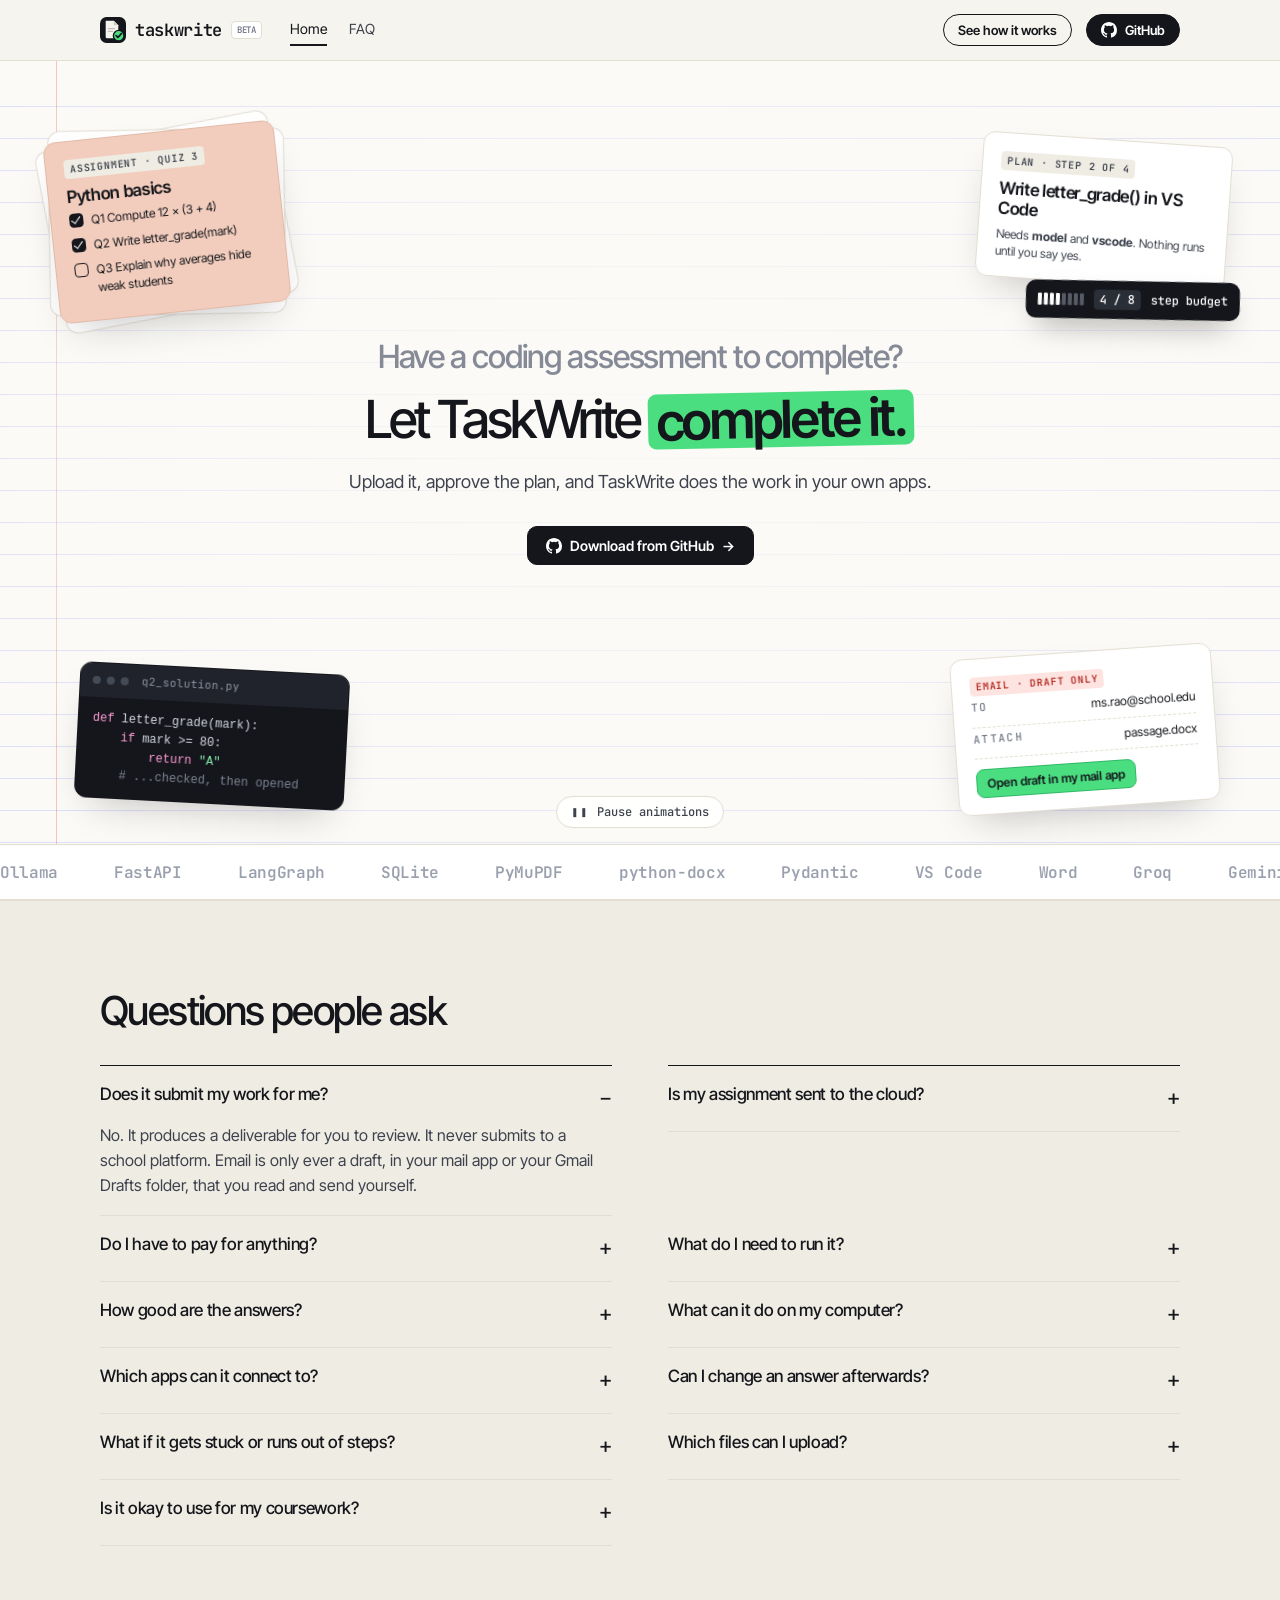
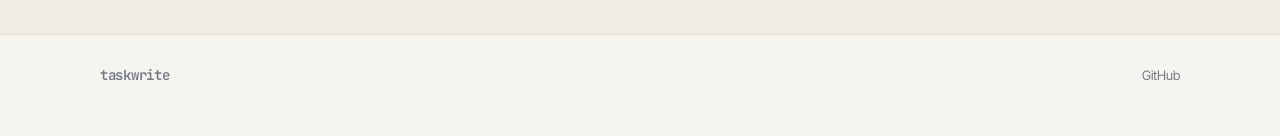
==== commit 240ee1bb: "Refresh the website, README, screenshots and CLAUDE.md; add CI Website: real GitHub link, updated te" ====
--- a/site/index.html
+++ b/site/index.html
@@ -25,7 +25,7 @@
     </nav>
     <span class="spacer"></span>
     <a class="btn outline sm" href="how-it-works.html">See how it works</a>
-    <a class="btn sm github-link" href="https://github.com/YOUR-USERNAME/TaskWrite" aria-label="TaskWrite on GitHub">
+    <a class="btn sm github-link" href="https://github.com/rider-codes/TaskWrite" aria-label="TaskWrite on GitHub">
       <svg viewBox="0 0 16 16" fill="currentColor" aria-hidden="true"><path d="M8 0C3.58 0 0 3.58 0 8c0 3.54 2.29 6.53 5.47 7.59.4.07.55-.17.55-.38 0-.19-.01-.82-.01-1.49-2.01.37-2.53-.49-2.69-.94-.09-.23-.48-.94-.82-1.13-.28-.15-.68-.52-.01-.53.63-.01 1.08.58 1.23.82.72 1.21 1.87.87 2.33.66.07-.52.28-.87.51-1.07-1.78-.2-3.64-.89-3.64-3.95 0-.87.31-1.59.82-2.15-.08-.2-.36-1.02.08-2.12 0 0 .67-.21 2.2.82a7.6 7.6 0 0 1 4 0c1.53-1.04 2.2-.82 2.2-.82.44 1.1.16 1.92.08 2.12.51.56.82 1.27.82 2.15 0 3.07-1.87 3.75-3.65 3.95.29.25.54.73.54 1.48 0 1.07-.01 1.93-.01 2.2 0 .21.15.46.55.38A8.01 8.01 0 0 0 16 8c0-4.42-3.58-8-8-8z"/></svg>
       GitHub
     </a>
@@ -73,10 +73,10 @@
       <span class="q" id="ask" aria-live="polite">Have a coding assessment to complete?</span>
       <span class="a">Let TaskWrite <span class="dots">complete it.</span>
     </h1>
-    <ul class="sr-only"><li>Have a coding assessment to complete?</li><li>Have an essay to write?</li><li>Have an email to send?</li></ul>
+    <ul class="sr-only"><li>Have a coding assessment to complete?</li><li>Have an essay to write?</li><li>Have an email to draft?</li></ul>
     <p class="lede">Upload it, approve the plan, and TaskWrite does the work in your own apps.</p>
     <div class="cta">
-      <a class="btn github-link" href="https://github.com/YOUR-USERNAME/TaskWrite">
+      <a class="btn github-link" href="https://github.com/rider-codes/TaskWrite">
         <svg viewBox="0 0 16 16" fill="currentColor" aria-hidden="true"><path d="M8 0C3.58 0 0 3.58 0 8c0 3.54 2.29 6.53 5.47 7.59.4.07.55-.17.55-.38 0-.19-.01-.82-.01-1.49-2.01.37-2.53-.49-2.69-.94-.09-.23-.48-.94-.82-1.13-.28-.15-.68-.52-.01-.53.63-.01 1.08.58 1.23.82.72 1.21 1.87.87 2.33.66.07-.52.28-.87.51-1.07-1.78-.2-3.64-.89-3.64-3.95 0-.87.31-1.59.82-2.15-.08-.2-.36-1.02.08-2.12 0 0 .67-.21 2.2.82a7.6 7.6 0 0 1 4 0c1.53-1.04 2.2-.82 2.2-.82.44 1.1.16 1.92.08 2.12.51.56.82 1.27.82 2.15 0 3.07-1.87 3.75-3.65 3.95.29.25.54.73.54 1.48 0 1.07-.01 1.93-.01 2.2 0 .21.15.46.55.38A8.01 8.01 0 0 0 16 8c0-4.42-3.58-8-8-8z"/></svg>
         Download from GitHub <span aria-hidden="true">→</span></a>
     </div>
@@ -85,20 +85,22 @@
 </section>
 
 <div class="strip">
-  <div class="marquee" aria-hidden="true"><div class="grp"><span>Ollama</span><span>FastAPI</span><span>LangGraph</span><span>SQLite</span><span>PyMuPDF</span><span>python-docx</span><span>Pydantic</span><span>VS Code</span><span>Word</span><span>Ollama</span><span>FastAPI</span><span>LangGraph</span><span>SQLite</span><span>PyMuPDF</span><span>python-docx</span><span>Pydantic</span><span>VS Code</span><span>Word</span><span>Ollama</span><span>FastAPI</span><span>LangGraph</span><span>SQLite</span><span>PyMuPDF</span><span>python-docx</span><span>Pydantic</span><span>VS Code</span><span>Word</span></div><div class="grp"><span>Ollama</span><span>FastAPI</span><span>LangGraph</span><span>SQLite</span><span>PyMuPDF</span><span>python-docx</span><span>Pydantic</span><span>VS Code</span><span>Word</span><span>Ollama</span><span>FastAPI</span><span>LangGraph</span><span>SQLite</span><span>PyMuPDF</span><span>python-docx</span><span>Pydantic</span><span>VS Code</span><span>Word</span><span>Ollama</span><span>FastAPI</span><span>LangGraph</span><span>SQLite</span><span>PyMuPDF</span><span>python-docx</span><span>Pydantic</span><span>VS Code</span><span>Word</span></div></div>
-  <ul class="sr-only"><li>Ollama</li><li>FastAPI</li><li>LangGraph</li><li>SQLite</li><li>PyMuPDF</li><li>python-docx</li><li>Pydantic</li><li>VS Code</li><li>Word</li></ul>
+  <div class="marquee" aria-hidden="true"><div class="grp"><span>Ollama</span><span>FastAPI</span><span>LangGraph</span><span>SQLite</span><span>PyMuPDF</span><span>python-docx</span><span>Pydantic</span><span>VS Code</span><span>Word</span><span>Groq</span><span>Gemini</span><span>Docker</span><span>MCP</span><span>Gmail drafts</span><span>Google Docs</span><span>Ollama</span><span>FastAPI</span><span>LangGraph</span><span>SQLite</span><span>PyMuPDF</span><span>python-docx</span><span>Pydantic</span><span>VS Code</span><span>Word</span><span>Groq</span><span>Gemini</span><span>Docker</span><span>MCP</span><span>Gmail drafts</span><span>Google Docs</span><span>Ollama</span><span>FastAPI</span><span>LangGraph</span><span>SQLite</span><span>PyMuPDF</span><span>python-docx</span><span>Pydantic</span><span>VS Code</span><span>Word</span><span>Groq</span><span>Gemini</span><span>Docker</span><span>MCP</span><span>Gmail drafts</span><span>Google Docs</span></div><div class="grp"><span>Ollama</span><span>FastAPI</span><span>LangGraph</span><span>SQLite</span><span>PyMuPDF</span><span>python-docx</span><span>Pydantic</span><span>VS Code</span><span>Word</span><span>Groq</span><span>Gemini</span><span>Docker</span><span>MCP</span><span>Gmail drafts</span><span>Google Docs</span><span>Ollama</span><span>FastAPI</span><span>LangGraph</span><span>SQLite</span><span>PyMuPDF</span><span>python-docx</span><span>Pydantic</span><span>VS Code</span><span>Word</span><span>Groq</span><span>Gemini</span><span>Docker</span><span>MCP</span><span>Gmail drafts</span><span>Google Docs</span><span>Ollama</span><span>FastAPI</span><span>LangGraph</span><span>SQLite</span><span>PyMuPDF</span><span>python-docx</span><span>Pydantic</span><span>VS Code</span><span>Word</span><span>Groq</span><span>Gemini</span><span>Docker</span><span>MCP</span><span>Gmail drafts</span><span>Google Docs</span></div></div>
+  <ul class="sr-only"><li>Ollama</li><li>FastAPI</li><li>LangGraph</li><li>SQLite</li><li>PyMuPDF</li><li>python-docx</li><li>Pydantic</li><li>VS Code</li><li>Word</li><li>Groq</li><li>Gemini</li><li>Docker</li><li>MCP</li><li>Gmail drafts</li><li>Google Docs</li></ul>
 </div>
 
 <section class="block alt-band" id="faq">
   <div class="wrap">
     <h2 class="title">Questions people ask</h2>
     <div class="faq-grid">
-      <details class="faq" open><summary>Does it submit my work for me?</summary><p>No. It produces a deliverable for you to review. It never submits to a school platform, and email only opens a draft in your mail app that you read and send yourself.</p></details>
-      <details class="faq"><summary>Is my assignment sent to the cloud?</summary><p>Not by default. It runs a model on your own computer through Ollama, so the text stays on your machine. Cloud models are optional, need your own API key, and ask for your consent before any text leaves your computer.</p></details>
+      <details class="faq" open><summary>Does it submit my work for me?</summary><p>No. It produces a deliverable for you to review. It never submits to a school platform. Email is only ever a draft, in your mail app or your Gmail Drafts folder, that you read and send yourself.</p></details>
+      <details class="faq"><summary>Is my assignment sent to the cloud?</summary><p>Not by default. It runs a model on your own computer through Ollama, so the text stays on your machine. Cloud models (Groq, Gemini, OpenAI, Anthropic) are optional, need your own API key, and ask for your consent before any text leaves your computer.</p></details>
       <details class="faq"><summary>Do I have to pay for anything?</summary><p>No. Neither TaskWrite nor Ollama costs anything. The only possible cost is a cloud model, and only if you choose to add your own API key later.</p></details>
-      <details class="faq"><summary>What do I need to run it?</summary><p>Python 3.12, Ollama with a model installed, and a modern browser. VS Code and Word are optional and only used if you approve them. Speed and answer quality depend on your computer and the model you pick.</p></details>
+      <details class="faq"><summary>What do I need to run it?</summary><p>Python 3.12, Ollama with a model installed, and a modern browser. VS Code, Word, Gmail and Google Docs are optional and only used if you connect and approve them. Speed and answer quality depend on your computer and the model you pick.</p></details>
       <details class="faq"><summary>How good are the answers?</summary><p>That depends on the model. Small local models run on your own computer but make mistakes. TaskWrite checks that every requirement was addressed and labels what it could not verify, so read everything before you use it.</p></details>
-      <details class="faq"><summary>What can it do on my computer?</summary><p>Only what you approve for that assignment: the model, a calculator, a Python runner, VS Code, Word and an email draft. The Python runner uses a separate process with a timeout, but it is not a hardened sandbox, so approve it only for code you are happy to run.</p></details>
+      <details class="faq"><summary>What can it do on my computer?</summary><p>Only what you approve for that assignment: the model, a calculator, a Python runner, and the connectors you switch on. Generated code runs in a Docker sandbox with no network when Docker is available; otherwise in a limited process, which is not a hardened sandbox, and the app tells you which one ran.</p></details>
+      <details class="faq"><summary>Which apps can it connect to?</summary><p>VS Code (saves your code files in a folder you choose), web search (only search words leave your computer), Gmail (saves a draft, never sends) and Google Docs (creates one new document, never shares it). Each is off until you allow it, and anything that leaves your computer shows you exactly what will go first.</p></details>
+      <details class="faq"><summary>Can I change an answer afterwards?</summary><p>Yes. Each finished problem has a Change this button: say what you want different and only that problem is redone. You can also type instructions while it is working; the next step picks them up.</p></details>
       <details class="faq"><summary>What if it gets stuck or runs out of steps?</summary><p>If it needs something only you know, such as your topic or data, it pauses and asks. Every model call and retry counts against a fixed step budget (8 by default). At the cap it stops, saves its progress and shows what is left, and you choose whether to continue.</p></details>
       <details class="faq"><summary>Which files can I upload?</summary><p>PDF, DOCX and TXT. Scanned or image-only files need OCR, which isn't supported yet. Text in an uploaded file is treated as data: lines that look like instructions aimed at an AI are flagged and kept away from the model.</p></details>
       <details class="faq"><summary>Is it okay to use for my coursework?</summary><p>That depends on your school's rules, and you are responsible for following them. TaskWrite is a drafting and learning aid. Check what your course allows, and understand and review everything before you hand it in.</p></details>
@@ -107,7 +109,7 @@
 </section>
 </main>
 
-<footer><div class="wrap"><span class="logo" style="font-size:14px">taskwrite</span><span class="spacer"></span><a class="github-link" href="https://github.com/YOUR-USERNAME/TaskWrite">GitHub</a></div></footer>
+<footer><div class="wrap"><span class="logo" style="font-size:14px">taskwrite</span><span class="spacer"></span><a class="github-link" href="https://github.com/rider-codes/TaskWrite">GitHub</a></div></footer>
 
 <script src="site.js?v=63"></script>
 </body>
